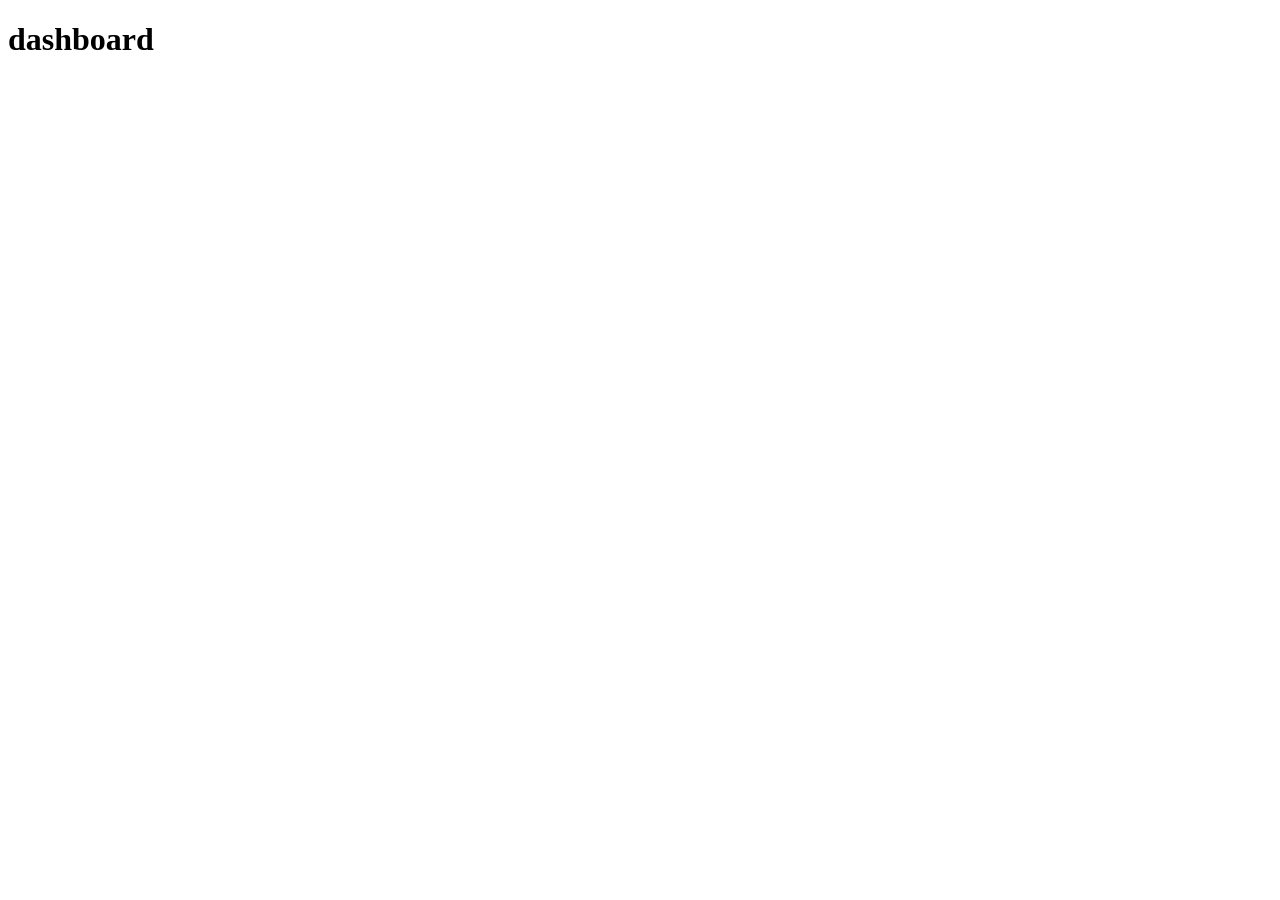
==== dashboard/dashboard.html @ b41ee0c1 "dashboard init" ====
<!DOCTYPE html>
<html lang="en">
<head>
    <meta charset="UTF-8">
    <meta name="viewport" content="width=device-width, initial-scale=1.0">
    <title>Document</title>
</head>
<body>
    <h1>dashboard</h1>
</body>
</html>
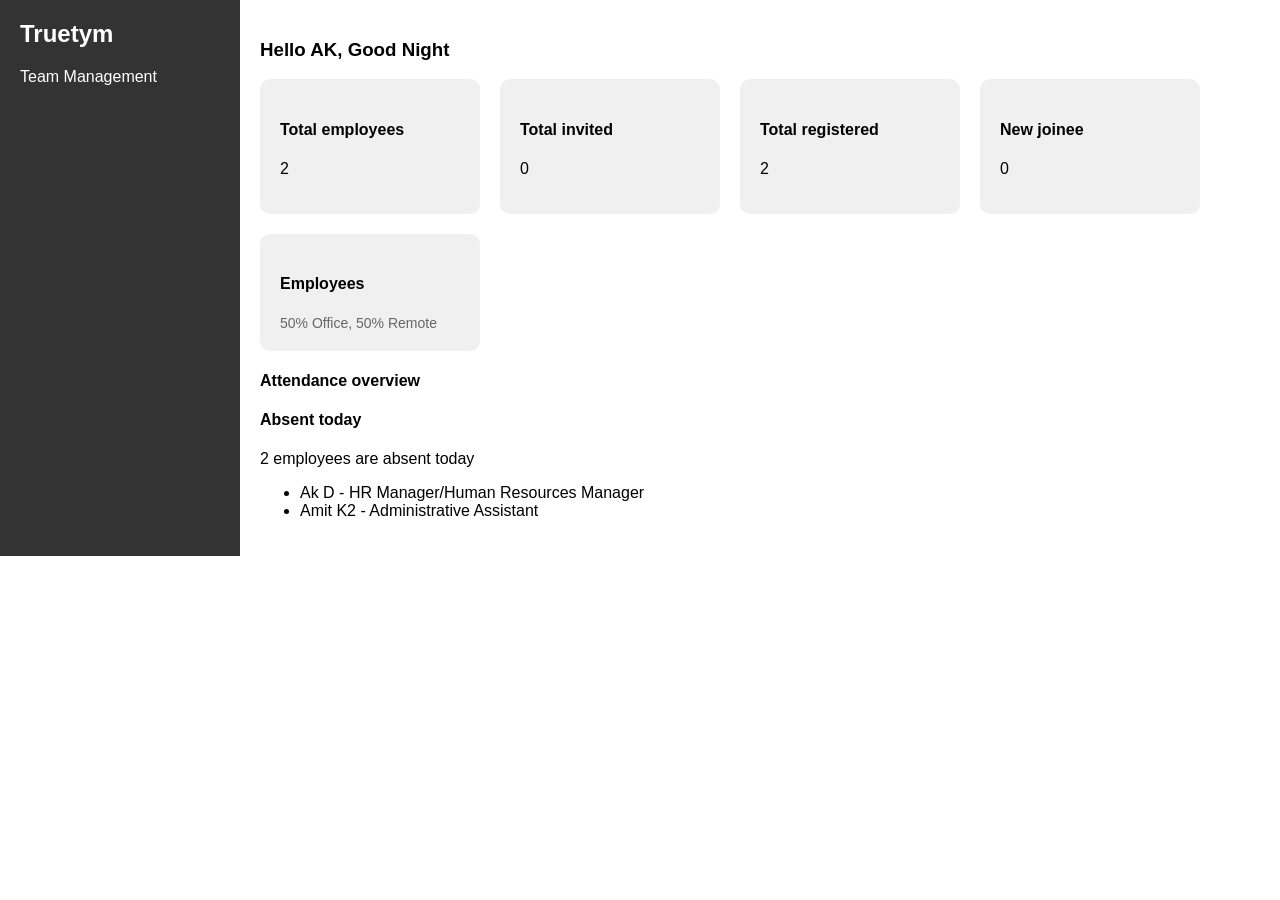
==== commit 6f89d9d1: "dashboard init" ====
--- a/dashboard/dashboard.html
+++ b/dashboard/dashboard.html
@@ -3,9 +3,58 @@
 <head>
     <meta charset="UTF-8">
     <meta name="viewport" content="width=device-width, initial-scale=1.0">
-    <title>Document</title>
+    <title>TrueTym admin</title>
+     <link rel="stylesheet" href="style.css">
+    <link rel="preconnect" href="https://fonts.googleapis.com">
+<link rel="preconnect" href="https://fonts.gstatic.com" crossorigin>
+<link href="https://fonts.googleapis.com/css2?family=Montserrat:ital,wght@0,100..900;1,100..900&family=Roboto:ital,wght@0,100..900;1,100..900&display=swap" rel="stylesheet">
 </head>
 <body>
-    <h1>dashboard</h1>
+    <div class="dashboard">
+    <div class="sidebar">
+<h2>Truetym</h2>
+<ul>
+    <li><a href="#">Team Management</a></li>
+</ul>
+    </div>
+    <div class="main-content">
+            <h3>Hello AK, Good Night</h3>
+            <div class="stats">
+                <div class="stat-card">
+                    <h4>Total employees</h4>
+                    <p>2</p>
+                </div>
+                <div class="stat-card">
+                    <h4>Total invited</h4>
+                    <p>0</p>
+                </div>
+                <div class="stat-card">
+                    <h4>Total registered</h4>
+                    <p>2</p>
+                </div>
+                <div class="stat-card">
+                    <h4>New joinee</h4>
+                    <p>0</p>
+                </div>
+                <div class="stat-card">
+                    <h4>Employees</h4>
+                    <div class="pie-chart">50% Office, 50% Remote</div>
+                </div>
+            </div>
+            <div class="attendance-overview">
+                <h4>Attendance overview</h4>
+                <div class="bar-chart"></div>
+            </div>
+            <div class="absent-today">
+                <h4>Absent today</h4>
+                <p>2 employees are absent today</p>
+                <ul>
+                    <li>Ak D - HR Manager/Human Resources Manager</li>
+                    <li>Amit K2 - Administrative Assistant</li>
+                </ul>
+            </div>
+        </div>
+    </div>
 </body>
-</html>+</html>
+    
--- a/dashboard/style.css
+++ b/dashboard/style.css
@@ -0,0 +1,61 @@
+body {
+    font-family: Arial, sans-serif;
+    margin: 0;
+    padding: 0;
+}
+
+.dashboard {
+    display: flex;
+}
+
+.sidebar {
+    width: 200px;
+    background-color: #333;
+    color: #fff;
+    padding: 20px;
+}
+
+.sidebar h2 {
+    margin-top: 0;
+}
+
+.sidebar ul {
+    list-style: none;
+    padding: 0;
+}
+
+.sidebar li {
+    margin-bottom: 10px;
+}
+
+.sidebar a {
+    color: #fff;
+    text-decoration: none;
+}
+
+.main-content {
+    flex-grow: 1;
+    padding: 20px;
+}
+
+.stats {
+    display: flex;
+    flex-wrap: wrap;
+    gap: 20px;
+}
+
+.stat-card {
+    background-color: #f0f0f0;
+    padding: 20px;
+    border-radius: 10px;
+    width: calc(20% - 20px);
+}
+
+.attendance-overview, .absent-today {
+    margin-top: 20px;
+}
+
+.pie-chart {
+    font-size: 14px;
+    color: #666;
+}
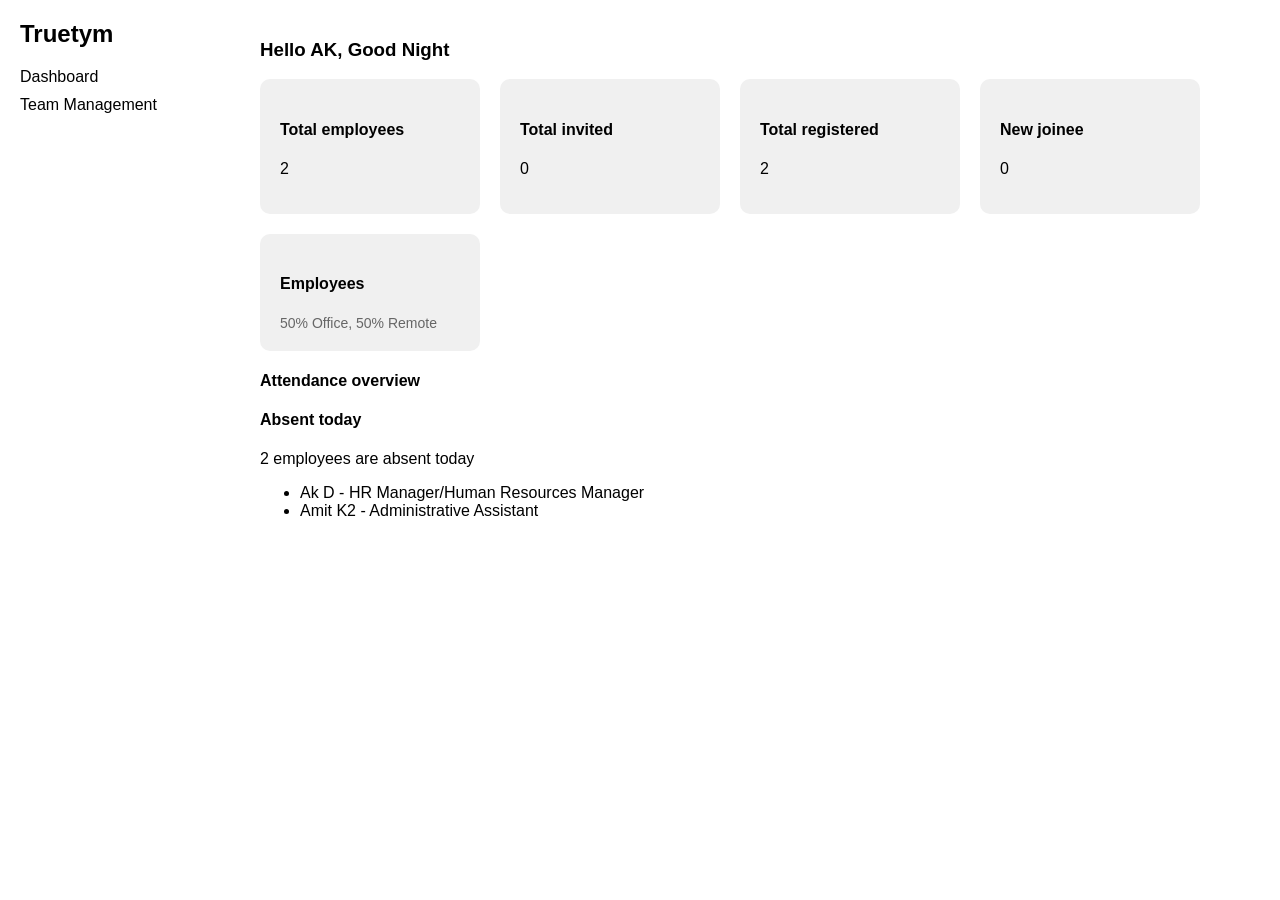
==== commit 5246e48a: "login page init" ====
--- a/dashboard/dashboard.html
+++ b/dashboard/dashboard.html
@@ -14,6 +14,7 @@
     <div class="sidebar">
 <h2>Truetym</h2>
 <ul>
+    <li><a href="#">Dashboard</a></li>
     <li><a href="#">Team Management</a></li>
 </ul>
     </div>
--- a/dashboard/style.css
+++ b/dashboard/style.css
@@ -1,5 +1,5 @@
 body {
-    font-family: Arial, sans-serif;
+    font-family: 'Poppins',sans-serif;
     margin: 0;
     padding: 0;
 }
@@ -10,8 +10,8 @@
 
 .sidebar {
     width: 200px;
-    background-color: #333;
-    color: #fff;
+    background-color: #fff;
+    color: #000;
     padding: 20px;
 }
 
@@ -29,7 +29,7 @@
 }
 
 .sidebar a {
-    color: #fff;
+    color: #000;
     text-decoration: none;
 }
 
